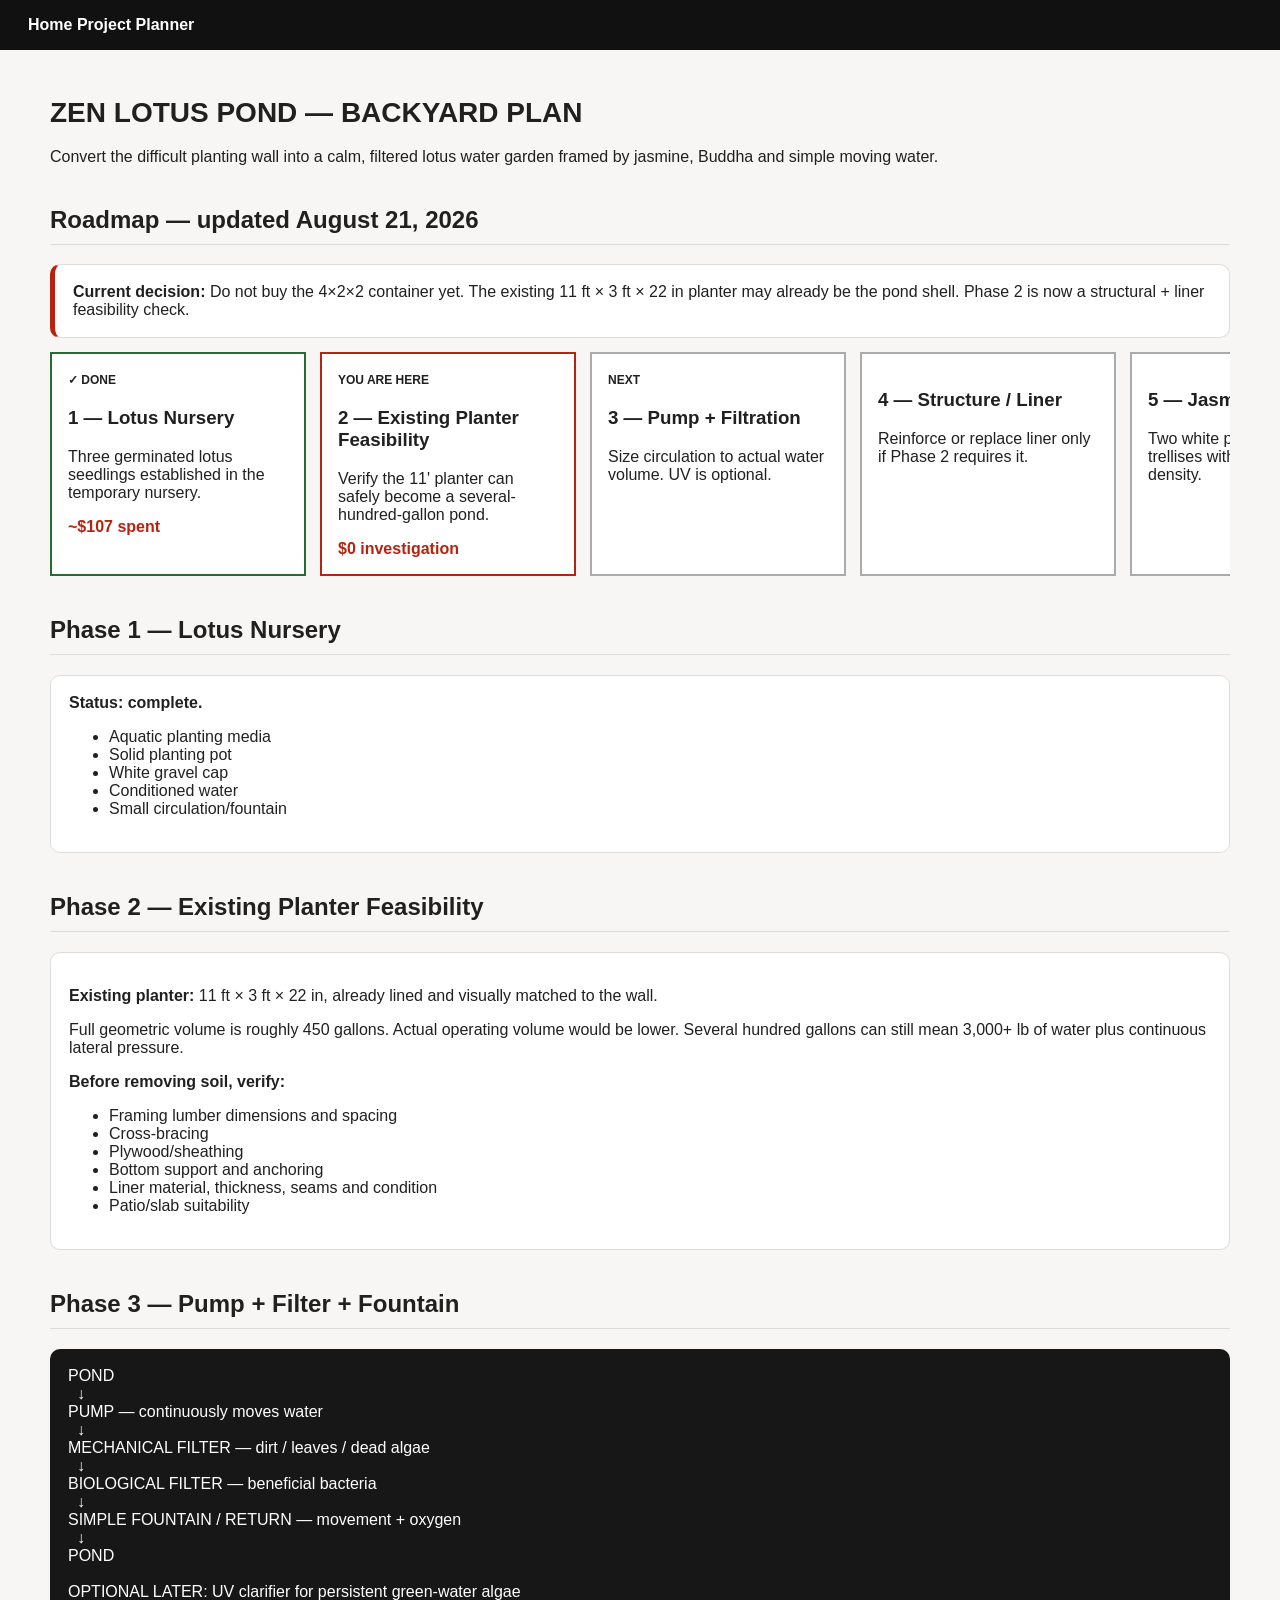
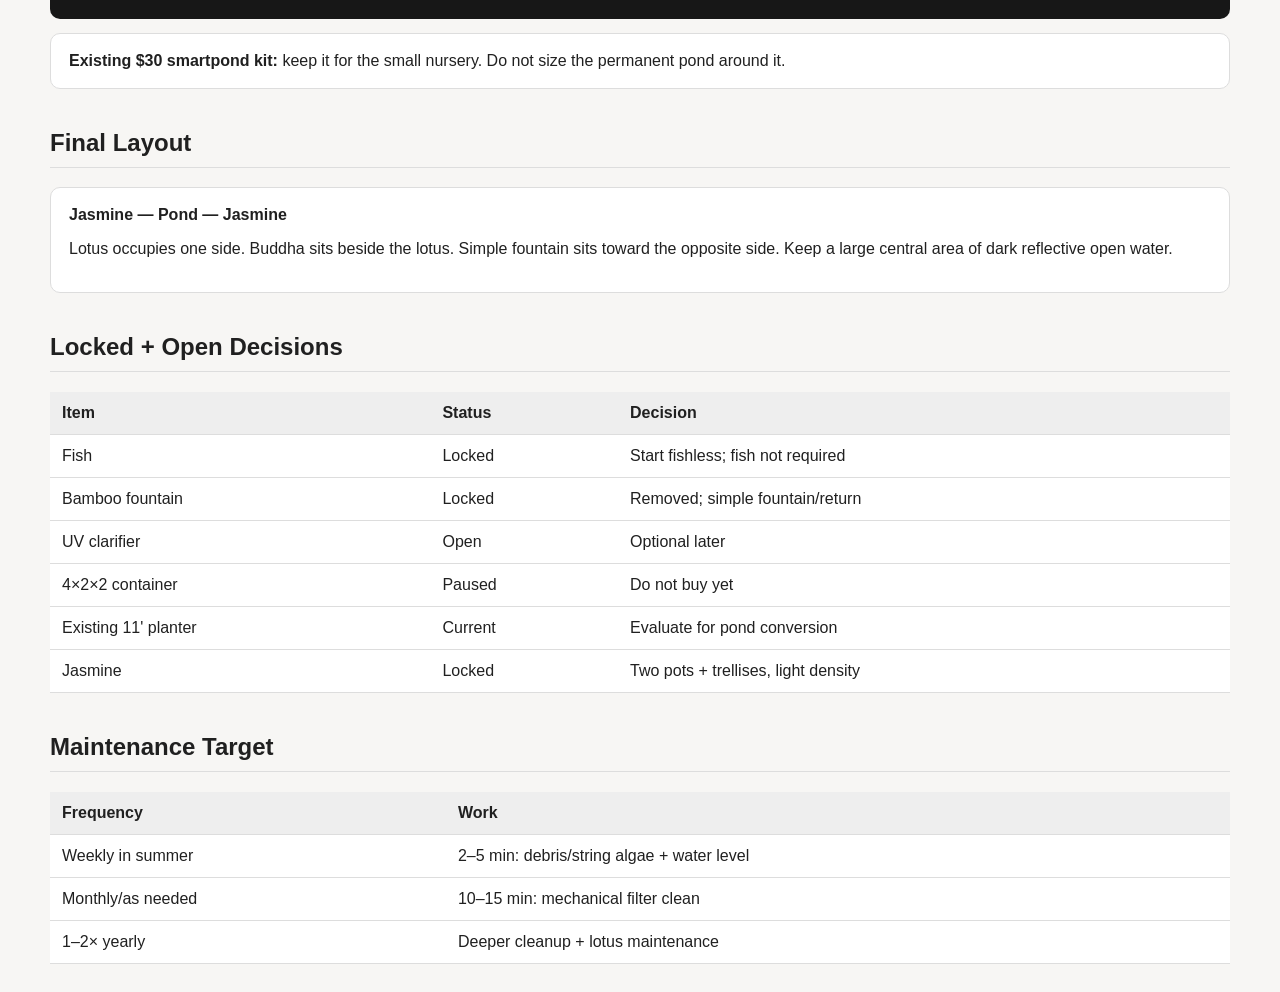
==== index.html @ ca45a891 "Publish initial Zen Lotus Pond project planner" ====
<!doctype html><html><head><meta charset="utf-8"><meta name="viewport" content="width=device-width,initial-scale=1"><title>Home Project Planner — Zen Lotus Pond</title><style>body{font-family:Arial,sans-serif;margin:0;background:#f7f6f4;color:#202020}header{background:#111;color:#fff;padding:16px 28px;font-weight:700}main{max-width:1180px;margin:auto;padding:28px}h1{font-size:28px}h2{margin-top:40px;border-bottom:1px solid #ddd;padding-bottom:10px}.notice,.panel{background:#fff;padding:18px;border:1px solid #ddd;border-radius:10px;margin:14px 0}.notice{border-left:5px solid #b6230e}.road{display:flex;gap:14px;overflow:auto}.card{background:#fff;border:2px solid #aaa;padding:16px;min-width:220px}.done{border-color:#286c35}.now{border-color:#b6230e}.badge{font-weight:700;font-size:12px}.price{color:#b6230e;font-weight:700}table{width:100%;border-collapse:collapse;background:#fff}th,td{padding:12px;border-bottom:1px solid #ddd;text-align:left}th{background:#eee}.diagram{white-space:pre;overflow:auto;background:#171717;color:#fff;padding:18px;border-radius:10px}</style></head><body><header>Home Project Planner</header><main><h1>ZEN LOTUS POND — BACKYARD PLAN</h1><p>Convert the difficult planting wall into a calm, filtered lotus water garden framed by jasmine, Buddha and simple moving water.</p><h2>Roadmap — updated August 21, 2026</h2><div class="notice"><b>Current decision:</b> Do not buy the 4×2×2 container yet. The existing 11 ft × 3 ft × 22 in planter may already be the pond shell. Phase 2 is now a structural + liner feasibility check.</div><div class="road"><div class="card done"><span class="badge">✓ DONE</span><h3>1 — Lotus Nursery</h3><p>Three germinated lotus seedlings established in the temporary nursery.</p><div class="price">~$107 spent</div></div><div class="card now"><span class="badge">YOU ARE HERE</span><h3>2 — Existing Planter Feasibility</h3><p>Verify the 11' planter can safely become a several-hundred-gallon pond.</p><div class="price">$0 investigation</div></div><div class="card"><span class="badge">NEXT</span><h3>3 — Pump + Filtration</h3><p>Size circulation to actual water volume. UV is optional.</p></div><div class="card"><h3>4 — Structure / Liner</h3><p>Reinforce or replace liner only if Phase 2 requires it.</p></div><div class="card"><h3>5 — Jasmine</h3><p>Two white pots and black trellises with light jasmine density.</p></div><div class="card"><h3>6 — Lotus + Buddha</h3><p>Lotus at one end, Buddha beside it, open reflective center.</p></div><div class="card"><h3>7 — Pothos</h3><p>Only where protected from harsh summer direct sun.</p></div><div class="card"><h3>8 — Lighting</h3><p>Warm solar accent lighting.</p></div></div><h2>Phase 1 — Lotus Nursery</h2><div class="panel"><b>Status: complete.</b><ul><li>Aquatic planting media</li><li>Solid planting pot</li><li>White gravel cap</li><li>Conditioned water</li><li>Small circulation/fountain</li></ul></div><h2>Phase 2 — Existing Planter Feasibility</h2><div class="panel"><p><b>Existing planter:</b> 11 ft × 3 ft × 22 in, already lined and visually matched to the wall.</p><p>Full geometric volume is roughly 450 gallons. Actual operating volume would be lower. Several hundred gallons can still mean 3,000+ lb of water plus continuous lateral pressure.</p><b>Before removing soil, verify:</b><ul><li>Framing lumber dimensions and spacing</li><li>Cross-bracing</li><li>Plywood/sheathing</li><li>Bottom support and anchoring</li><li>Liner material, thickness, seams and condition</li><li>Patio/slab suitability</li></ul></div><h2>Phase 3 — Pump + Filter + Fountain</h2><div class="diagram">POND
  ↓
PUMP — continuously moves water
  ↓
MECHANICAL FILTER — dirt / leaves / dead algae
  ↓
BIOLOGICAL FILTER — beneficial bacteria
  ↓
SIMPLE FOUNTAIN / RETURN — movement + oxygen
  ↓
POND

OPTIONAL LATER: UV clarifier for persistent green-water algae</div><div class="panel"><b>Existing $30 smartpond kit:</b> keep it for the small nursery. Do not size the permanent pond around it.</div><h2>Final Layout</h2><div class="panel"><b>Jasmine — Pond — Jasmine</b><p>Lotus occupies one side. Buddha sits beside the lotus. Simple fountain sits toward the opposite side. Keep a large central area of dark reflective open water.</p></div><h2>Locked + Open Decisions</h2><table><tr><th>Item</th><th>Status</th><th>Decision</th></tr><tr><td>Fish</td><td>Locked</td><td>Start fishless; fish not required</td></tr><tr><td>Bamboo fountain</td><td>Locked</td><td>Removed; simple fountain/return</td></tr><tr><td>UV clarifier</td><td>Open</td><td>Optional later</td></tr><tr><td>4×2×2 container</td><td>Paused</td><td>Do not buy yet</td></tr><tr><td>Existing 11' planter</td><td>Current</td><td>Evaluate for pond conversion</td></tr><tr><td>Jasmine</td><td>Locked</td><td>Two pots + trellises, light density</td></tr></table><h2>Maintenance Target</h2><table><tr><th>Frequency</th><th>Work</th></tr><tr><td>Weekly in summer</td><td>2–5 min: debris/string algae + water level</td></tr><tr><td>Monthly/as needed</td><td>10–15 min: mechanical filter clean</td></tr><tr><td>1–2× yearly</td><td>Deeper cleanup + lotus maintenance</td></tr></table></main></body></html>
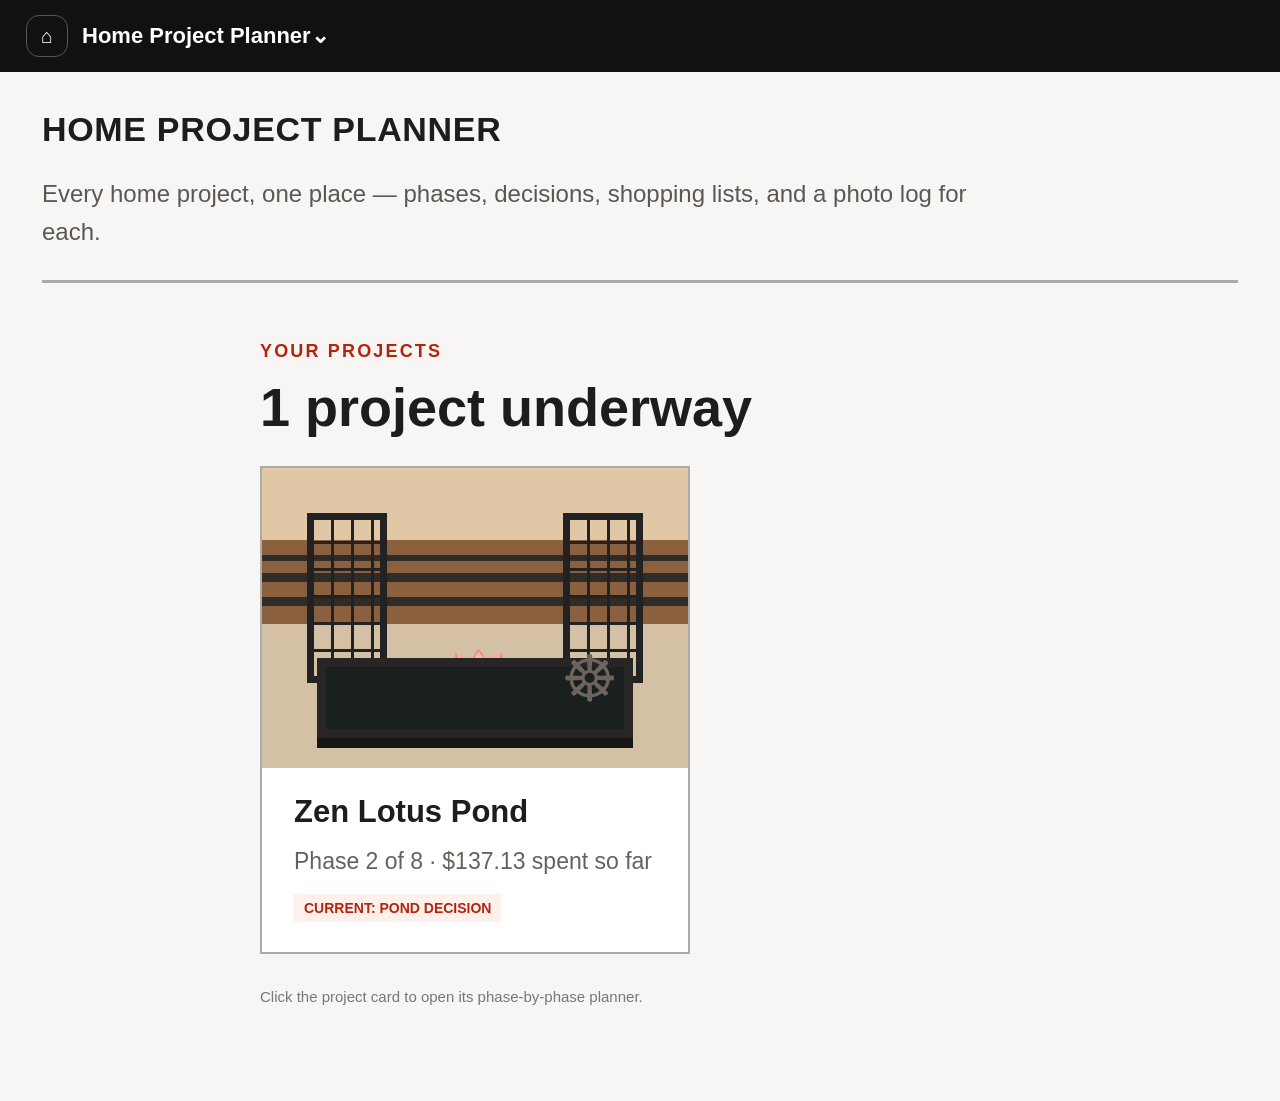
==== commit 3a902d06: "Create project dashboard home page" ====
--- a/index.html
+++ b/index.html
@@ -1,13 +1 @@
-<!doctype html><html><head><meta charset="utf-8"><meta name="viewport" content="width=device-width,initial-scale=1"><title>Home Project Planner — Zen Lotus Pond</title><style>body{font-family:Arial,sans-serif;margin:0;background:#f7f6f4;color:#202020}header{background:#111;color:#fff;padding:16px 28px;font-weight:700}main{max-width:1180px;margin:auto;padding:28px}h1{font-size:28px}h2{margin-top:40px;border-bottom:1px solid #ddd;padding-bottom:10px}.notice,.panel{background:#fff;padding:18px;border:1px solid #ddd;border-radius:10px;margin:14px 0}.notice{border-left:5px solid #b6230e}.road{display:flex;gap:14px;overflow:auto}.card{background:#fff;border:2px solid #aaa;padding:16px;min-width:220px}.done{border-color:#286c35}.now{border-color:#b6230e}.badge{font-weight:700;font-size:12px}.price{color:#b6230e;font-weight:700}table{width:100%;border-collapse:collapse;background:#fff}th,td{padding:12px;border-bottom:1px solid #ddd;text-align:left}th{background:#eee}.diagram{white-space:pre;overflow:auto;background:#171717;color:#fff;padding:18px;border-radius:10px}</style></head><body><header>Home Project Planner</header><main><h1>ZEN LOTUS POND — BACKYARD PLAN</h1><p>Convert the difficult planting wall into a calm, filtered lotus water garden framed by jasmine, Buddha and simple moving water.</p><h2>Roadmap — updated August 21, 2026</h2><div class="notice"><b>Current decision:</b> Do not buy the 4×2×2 container yet. The existing 11 ft × 3 ft × 22 in planter may already be the pond shell. Phase 2 is now a structural + liner feasibility check.</div><div class="road"><div class="card done"><span class="badge">✓ DONE</span><h3>1 — Lotus Nursery</h3><p>Three germinated lotus seedlings established in the temporary nursery.</p><div class="price">~$107 spent</div></div><div class="card now"><span class="badge">YOU ARE HERE</span><h3>2 — Existing Planter Feasibility</h3><p>Verify the 11' planter can safely become a several-hundred-gallon pond.</p><div class="price">$0 investigation</div></div><div class="card"><span class="badge">NEXT</span><h3>3 — Pump + Filtration</h3><p>Size circulation to actual water volume. UV is optional.</p></div><div class="card"><h3>4 — Structure / Liner</h3><p>Reinforce or replace liner only if Phase 2 requires it.</p></div><div class="card"><h3>5 — Jasmine</h3><p>Two white pots and black trellises with light jasmine density.</p></div><div class="card"><h3>6 — Lotus + Buddha</h3><p>Lotus at one end, Buddha beside it, open reflective center.</p></div><div class="card"><h3>7 — Pothos</h3><p>Only where protected from harsh summer direct sun.</p></div><div class="card"><h3>8 — Lighting</h3><p>Warm solar accent lighting.</p></div></div><h2>Phase 1 — Lotus Nursery</h2><div class="panel"><b>Status: complete.</b><ul><li>Aquatic planting media</li><li>Solid planting pot</li><li>White gravel cap</li><li>Conditioned water</li><li>Small circulation/fountain</li></ul></div><h2>Phase 2 — Existing Planter Feasibility</h2><div class="panel"><p><b>Existing planter:</b> 11 ft × 3 ft × 22 in, already lined and visually matched to the wall.</p><p>Full geometric volume is roughly 450 gallons. Actual operating volume would be lower. Several hundred gallons can still mean 3,000+ lb of water plus continuous lateral pressure.</p><b>Before removing soil, verify:</b><ul><li>Framing lumber dimensions and spacing</li><li>Cross-bracing</li><li>Plywood/sheathing</li><li>Bottom support and anchoring</li><li>Liner material, thickness, seams and condition</li><li>Patio/slab suitability</li></ul></div><h2>Phase 3 — Pump + Filter + Fountain</h2><div class="diagram">POND
-  ↓
-PUMP — continuously moves water
-  ↓
-MECHANICAL FILTER — dirt / leaves / dead algae
-  ↓
-BIOLOGICAL FILTER — beneficial bacteria
-  ↓
-SIMPLE FOUNTAIN / RETURN — movement + oxygen
-  ↓
-POND
-
-OPTIONAL LATER: UV clarifier for persistent green-water algae</div><div class="panel"><b>Existing $30 smartpond kit:</b> keep it for the small nursery. Do not size the permanent pond around it.</div><h2>Final Layout</h2><div class="panel"><b>Jasmine — Pond — Jasmine</b><p>Lotus occupies one side. Buddha sits beside the lotus. Simple fountain sits toward the opposite side. Keep a large central area of dark reflective open water.</p></div><h2>Locked + Open Decisions</h2><table><tr><th>Item</th><th>Status</th><th>Decision</th></tr><tr><td>Fish</td><td>Locked</td><td>Start fishless; fish not required</td></tr><tr><td>Bamboo fountain</td><td>Locked</td><td>Removed; simple fountain/return</td></tr><tr><td>UV clarifier</td><td>Open</td><td>Optional later</td></tr><tr><td>4×2×2 container</td><td>Paused</td><td>Do not buy yet</td></tr><tr><td>Existing 11' planter</td><td>Current</td><td>Evaluate for pond conversion</td></tr><tr><td>Jasmine</td><td>Locked</td><td>Two pots + trellises, light density</td></tr></table><h2>Maintenance Target</h2><table><tr><th>Frequency</th><th>Work</th></tr><tr><td>Weekly in summer</td><td>2–5 min: debris/string algae + water level</td></tr><tr><td>Monthly/as needed</td><td>10–15 min: mechanical filter clean</td></tr><tr><td>1–2× yearly</td><td>Deeper cleanup + lotus maintenance</td></tr></table></main></body></html>+<!doctype html><html lang="en"><head><meta charset="utf-8"><meta name="viewport" content="width=device-width,initial-scale=1"><title>Home Project Planner</title><style>:root{--ink:#1f1d1c;--muted:#5c5753;--red:#b4240d;--line:#aaa7a4;--bg:#f7f6f4}*{box-sizing:border-box}body{margin:0;font-family:Arial,Helvetica,sans-serif;background:var(--bg);color:var(--ink)}header{height:72px;background:#111;color:#fff;display:flex;align-items:center;padding:0 26px;font-size:22px;font-weight:700}.brand{display:flex;gap:14px;align-items:center}.logo{width:42px;height:42px;border:1px solid #555;border-radius:13px;display:grid;place-items:center;font-size:20px}main{padding:38px 42px}.intro{padding-bottom:28px;border-bottom:3px solid #aaa}.intro h1{font-size:34px;margin:0 0 26px;letter-spacing:.02em}.intro p{font-size:24px;line-height:1.6;color:var(--muted);max-width:980px;margin:0}.projects{max-width:760px;margin:58px auto}.eyebrow{color:var(--red);font-weight:800;letter-spacing:.12em;font-size:18px}.projects h2{font-size:54px;margin:14px 0 28px}.card{width:430px;border:2px solid #aaa;background:white;text-decoration:none;color:inherit;display:block;transition:.15s}.card:hover{transform:translateY(-2px);box-shadow:0 8px 24px rgba(0,0,0,.12)}.thumb{height:300px;position:relative;overflow:hidden;background:linear-gradient(#e2c7a7 0 24%,#8b603e 24% 29%,#2f2c27 29% 31%,#8b603e 31% 35%,#2f2c27 35% 38%,#8b603e 38% 43%,#2f2c27 43% 46%,#8b603e 46% 52%,#d4c0a5 52% 100%)}.thumb:before{content:'🪷';position:absolute;font-size:72px;left:172px;bottom:44px;filter:saturate(.8)}.thumb:after{content:'☸';position:absolute;font-size:64px;right:70px;bottom:52px;color:#6d645c}.pond{position:absolute;left:55px;right:55px;bottom:30px;height:80px;background:#1a2020;border:9px solid #272625;box-shadow:0 10px 0 #161616}.trellis{position:absolute;top:45px;width:80px;height:170px;border:7px solid #222;background:repeating-linear-gradient(90deg,transparent 0 17px,#222 17px 20px),repeating-linear-gradient(0deg,transparent 0 24px,#222 24px 27px)}.trellis.left{left:45px}.trellis.right{right:45px}.card-body{padding:26px 32px 30px}.card-body h3{font-size:31px;margin:0 0 14px}.meta{font-size:23px;line-height:1.5;color:#67615d}.status{display:inline-block;margin-top:16px;background:#fff0ec;color:var(--red);font-size:14px;font-weight:800;padding:6px 10px}.add-note{margin-top:34px;color:#777;font-size:15px}@media(max-width:700px){main{padding:26px 18px}.projects{margin-top:38px}.projects h2{font-size:42px}.card{width:100%}.intro h1{font-size:28px}.intro p{font-size:19px}}</style></head><body><header><div class="brand"><div class="logo">⌂</div><span>Home Project Planner⌄</span></div></header><main><section class="intro"><h1>HOME PROJECT PLANNER</h1><p>Every home project, one place — phases, decisions, shopping lists, and a photo log for each.</p></section><section class="projects"><div class="eyebrow">YOUR PROJECTS</div><h2>1 project underway</h2><a class="card" href="zen-lotus-pond.html"><div class="thumb"><div class="trellis left"></div><div class="trellis right"></div><div class="pond"></div></div><div class="card-body"><h3>Zen Lotus Pond</h3><div class="meta">Phase 2 of 8 · $137.13 spent so far</div><span class="status">CURRENT: POND DECISION</span></div></a><div class="add-note">Click the project card to open its phase-by-phase planner.</div></section></main></body></html>
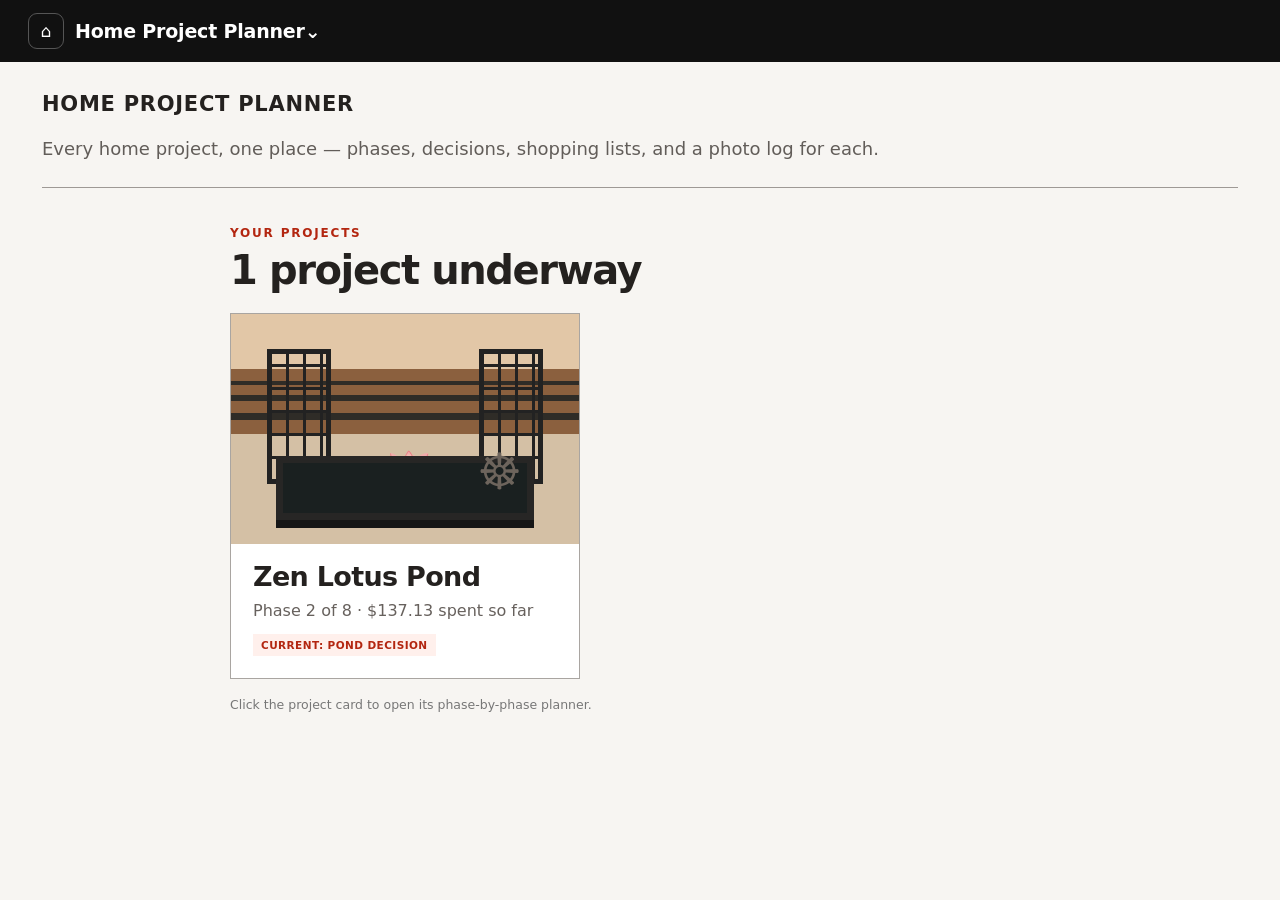
==== commit 9e0589c5: "Match home dashboard typography and spacing to reference" ====
--- a/index.html
+++ b/index.html
@@ -1 +1 @@
-<!doctype html><html lang="en"><head><meta charset="utf-8"><meta name="viewport" content="width=device-width,initial-scale=1"><title>Home Project Planner</title><style>:root{--ink:#1f1d1c;--muted:#5c5753;--red:#b4240d;--line:#aaa7a4;--bg:#f7f6f4}*{box-sizing:border-box}body{margin:0;font-family:Arial,Helvetica,sans-serif;background:var(--bg);color:var(--ink)}header{height:72px;background:#111;color:#fff;display:flex;align-items:center;padding:0 26px;font-size:22px;font-weight:700}.brand{display:flex;gap:14px;align-items:center}.logo{width:42px;height:42px;border:1px solid #555;border-radius:13px;display:grid;place-items:center;font-size:20px}main{padding:38px 42px}.intro{padding-bottom:28px;border-bottom:3px solid #aaa}.intro h1{font-size:34px;margin:0 0 26px;letter-spacing:.02em}.intro p{font-size:24px;line-height:1.6;color:var(--muted);max-width:980px;margin:0}.projects{max-width:760px;margin:58px auto}.eyebrow{color:var(--red);font-weight:800;letter-spacing:.12em;font-size:18px}.projects h2{font-size:54px;margin:14px 0 28px}.card{width:430px;border:2px solid #aaa;background:white;text-decoration:none;color:inherit;display:block;transition:.15s}.card:hover{transform:translateY(-2px);box-shadow:0 8px 24px rgba(0,0,0,.12)}.thumb{height:300px;position:relative;overflow:hidden;background:linear-gradient(#e2c7a7 0 24%,#8b603e 24% 29%,#2f2c27 29% 31%,#8b603e 31% 35%,#2f2c27 35% 38%,#8b603e 38% 43%,#2f2c27 43% 46%,#8b603e 46% 52%,#d4c0a5 52% 100%)}.thumb:before{content:'🪷';position:absolute;font-size:72px;left:172px;bottom:44px;filter:saturate(.8)}.thumb:after{content:'☸';position:absolute;font-size:64px;right:70px;bottom:52px;color:#6d645c}.pond{position:absolute;left:55px;right:55px;bottom:30px;height:80px;background:#1a2020;border:9px solid #272625;box-shadow:0 10px 0 #161616}.trellis{position:absolute;top:45px;width:80px;height:170px;border:7px solid #222;background:repeating-linear-gradient(90deg,transparent 0 17px,#222 17px 20px),repeating-linear-gradient(0deg,transparent 0 24px,#222 24px 27px)}.trellis.left{left:45px}.trellis.right{right:45px}.card-body{padding:26px 32px 30px}.card-body h3{font-size:31px;margin:0 0 14px}.meta{font-size:23px;line-height:1.5;color:#67615d}.status{display:inline-block;margin-top:16px;background:#fff0ec;color:var(--red);font-size:14px;font-weight:800;padding:6px 10px}.add-note{margin-top:34px;color:#777;font-size:15px}@media(max-width:700px){main{padding:26px 18px}.projects{margin-top:38px}.projects h2{font-size:42px}.card{width:100%}.intro h1{font-size:28px}.intro p{font-size:19px}}</style></head><body><header><div class="brand"><div class="logo">⌂</div><span>Home Project Planner⌄</span></div></header><main><section class="intro"><h1>HOME PROJECT PLANNER</h1><p>Every home project, one place — phases, decisions, shopping lists, and a photo log for each.</p></section><section class="projects"><div class="eyebrow">YOUR PROJECTS</div><h2>1 project underway</h2><a class="card" href="zen-lotus-pond.html"><div class="thumb"><div class="trellis left"></div><div class="trellis right"></div><div class="pond"></div></div><div class="card-body"><h3>Zen Lotus Pond</h3><div class="meta">Phase 2 of 8 · $137.13 spent so far</div><span class="status">CURRENT: POND DECISION</span></div></a><div class="add-note">Click the project card to open its phase-by-phase planner.</div></section></main></body></html>+<!doctype html><html lang="en"><head><meta charset="utf-8"><meta name="viewport" content="width=device-width,initial-scale=1"><title>Home Project Planner</title><style>:root{--ink:#24211f;--muted:#625d59;--red:#b32610;--line:#aaa6a2;--bg:#f7f5f2;--card:#fff}*{box-sizing:border-box}html{scroll-behavior:smooth}body{margin:0;font-family:Inter,ui-sans-serif,system-ui,-apple-system,BlinkMacSystemFont,"Segoe UI",sans-serif;background:var(--bg);color:var(--ink);-webkit-font-smoothing:antialiased}header{height:62px;background:#111;color:#fff;display:flex;align-items:center;padding:0 28px;font-size:19px;font-weight:720;letter-spacing:-.01em}.brand{display:flex;gap:11px;align-items:center}.logo{width:36px;height:36px;border:1px solid #555;border-radius:9px;display:grid;place-items:center;font-size:17px;font-weight:500}main{padding:30px 42px}.intro{padding-bottom:24px;border-bottom:1.5px solid #9e9995}.intro h1{font-size:21px;line-height:1.2;margin:0 0 18px;font-weight:800;letter-spacing:.035em}.intro p{font-size:18px;line-height:1.55;color:var(--muted);max-width:980px;margin:0;font-weight:430}.projects{max-width:820px;margin:38px auto 0}.eyebrow{color:var(--red);font-weight:800;letter-spacing:.15em;font-size:12px}.projects h2{font-size:40px;line-height:1.05;margin:9px 0 22px;font-weight:780;letter-spacing:-.035em}.card{width:350px;border:1.5px solid #a9a5a1;background:var(--card);text-decoration:none;color:inherit;display:block;transition:transform .15s ease,box-shadow .15s ease}.card:hover{transform:translateY(-2px);box-shadow:0 7px 20px rgba(0,0,0,.10)}.thumb{height:230px;position:relative;overflow:hidden;background:linear-gradient(#e2c7a7 0 24%,#8b603e 24% 29%,#2f2c27 29% 31%,#8b603e 31% 35%,#2f2c27 35% 38%,#8b603e 38% 43%,#2f2c27 43% 46%,#8b603e 46% 52%,#d4c0a5 52% 100%)}.thumb:before{content:'🪷';position:absolute;font-size:58px;left:142px;bottom:34px;filter:saturate(.8)}.thumb:after{content:'☸';position:absolute;font-size:50px;right:57px;bottom:43px;color:#6d645c}.pond{position:absolute;left:45px;right:45px;bottom:24px;height:64px;background:#1a2020;border:7px solid #272625;box-shadow:0 8px 0 #161616}.trellis{position:absolute;top:35px;width:64px;height:135px;border:5px solid #222;background:repeating-linear-gradient(90deg,transparent 0 14px,#222 14px 17px),repeating-linear-gradient(0deg,transparent 0 20px,#222 20px 23px)}.trellis.left{left:36px}.trellis.right{right:36px}.card-body{padding:19px 22px 22px}.card-body h3{font-size:27px;line-height:1.05;margin:0 0 9px;font-weight:780;letter-spacing:-.025em}.meta{font-size:16px;line-height:1.35;color:#67615d;font-weight:430}.status{display:inline-block;margin-top:12px;background:#fff0ec;color:var(--red);font-size:10.5px;letter-spacing:.04em;font-weight:850;padding:5px 8px}.add-note{margin-top:18px;color:#777;font-size:12.5px}@media(max-width:700px){header{height:56px;padding:0 18px;font-size:17px}.logo{width:32px;height:32px}main{padding:24px 18px}.intro{padding-bottom:20px}.intro h1{font-size:19px;margin-bottom:12px}.intro p{font-size:16px}.projects{margin-top:30px}.projects h2{font-size:34px}.card{width:100%;max-width:350px}.thumb{height:210px}}</style></head><body><header><div class="brand"><div class="logo">⌂</div><span>Home Project Planner⌄</span></div></header><main><section class="intro"><h1>HOME PROJECT PLANNER</h1><p>Every home project, one place — phases, decisions, shopping lists, and a photo log for each.</p></section><section class="projects"><div class="eyebrow">YOUR PROJECTS</div><h2>1 project underway</h2><a class="card" href="zen-lotus-pond.html"><div class="thumb"><div class="trellis left"></div><div class="trellis right"></div><div class="pond"></div></div><div class="card-body"><h3>Zen Lotus Pond</h3><div class="meta">Phase 2 of 8 · $137.13 spent so far</div><span class="status">CURRENT: POND DECISION</span></div></a><div class="add-note">Click the project card to open its phase-by-phase planner.</div></section></main></body></html>
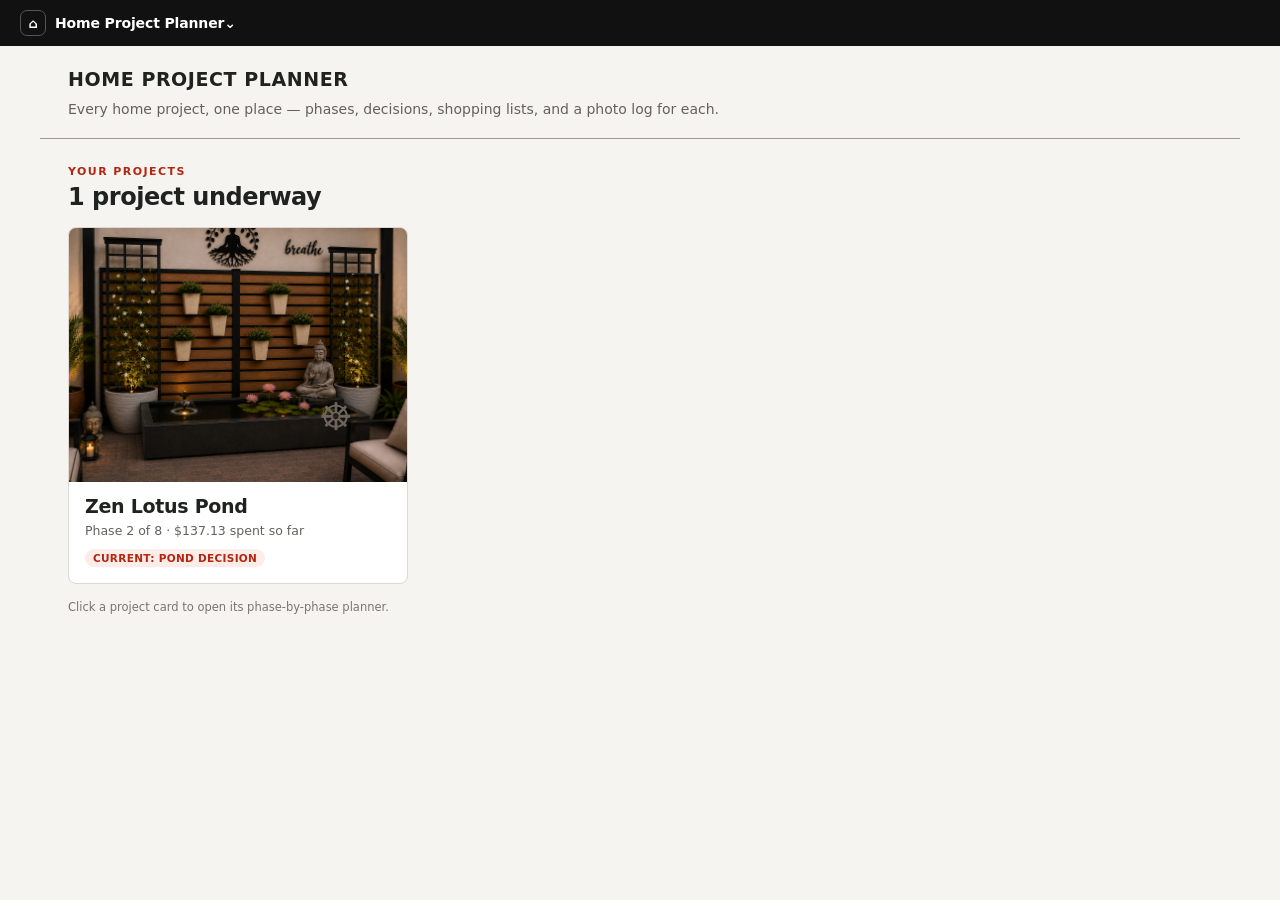
==== commit 6764ea4b: "Redesign into a compact project-management layout Replaces the wide 10-column phase tab grid with a " ====
--- a/index.html
+++ b/index.html
@@ -1 +1 @@
-<!doctype html><html lang="en"><head><meta charset="utf-8"><meta name="viewport" content="width=device-width,initial-scale=1"><title>Home Project Planner</title><style>:root{--ink:#24211f;--muted:#625d59;--red:#b32610;--line:#aaa6a2;--bg:#f7f5f2;--card:#fff}*{box-sizing:border-box}html{scroll-behavior:smooth}body{margin:0;font-family:Inter,ui-sans-serif,system-ui,-apple-system,BlinkMacSystemFont,"Segoe UI",sans-serif;background:var(--bg);color:var(--ink);-webkit-font-smoothing:antialiased}header{height:62px;background:#111;color:#fff;display:flex;align-items:center;padding:0 28px;font-size:19px;font-weight:720;letter-spacing:-.01em}.brand{display:flex;gap:11px;align-items:center}.logo{width:36px;height:36px;border:1px solid #555;border-radius:9px;display:grid;place-items:center;font-size:17px;font-weight:500}main{padding:30px 42px}.intro{padding-bottom:24px;border-bottom:1.5px solid #9e9995}.intro h1{font-size:21px;line-height:1.2;margin:0 0 18px;font-weight:800;letter-spacing:.035em}.intro p{font-size:18px;line-height:1.55;color:var(--muted);max-width:980px;margin:0;font-weight:430}.projects{max-width:820px;margin:38px auto 0}.eyebrow{color:var(--red);font-weight:800;letter-spacing:.15em;font-size:12px}.projects h2{font-size:40px;line-height:1.05;margin:9px 0 22px;font-weight:780;letter-spacing:-.035em}.card{width:350px;border:1.5px solid #a9a5a1;background:var(--card);text-decoration:none;color:inherit;display:block;transition:transform .15s ease,box-shadow .15s ease}.card:hover{transform:translateY(-2px);box-shadow:0 7px 20px rgba(0,0,0,.10)}.thumb{height:230px;position:relative;overflow:hidden;background:linear-gradient(#e2c7a7 0 24%,#8b603e 24% 29%,#2f2c27 29% 31%,#8b603e 31% 35%,#2f2c27 35% 38%,#8b603e 38% 43%,#2f2c27 43% 46%,#8b603e 46% 52%,#d4c0a5 52% 100%)}.thumb:before{content:'🪷';position:absolute;font-size:58px;left:142px;bottom:34px;filter:saturate(.8)}.thumb:after{content:'☸';position:absolute;font-size:50px;right:57px;bottom:43px;color:#6d645c}.pond{position:absolute;left:45px;right:45px;bottom:24px;height:64px;background:#1a2020;border:7px solid #272625;box-shadow:0 8px 0 #161616}.trellis{position:absolute;top:35px;width:64px;height:135px;border:5px solid #222;background:repeating-linear-gradient(90deg,transparent 0 14px,#222 14px 17px),repeating-linear-gradient(0deg,transparent 0 20px,#222 20px 23px)}.trellis.left{left:36px}.trellis.right{right:36px}.card-body{padding:19px 22px 22px}.card-body h3{font-size:27px;line-height:1.05;margin:0 0 9px;font-weight:780;letter-spacing:-.025em}.meta{font-size:16px;line-height:1.35;color:#67615d;font-weight:430}.status{display:inline-block;margin-top:12px;background:#fff0ec;color:var(--red);font-size:10.5px;letter-spacing:.04em;font-weight:850;padding:5px 8px}.add-note{margin-top:18px;color:#777;font-size:12.5px}@media(max-width:700px){header{height:56px;padding:0 18px;font-size:17px}.logo{width:32px;height:32px}main{padding:24px 18px}.intro{padding-bottom:20px}.intro h1{font-size:19px;margin-bottom:12px}.intro p{font-size:16px}.projects{margin-top:30px}.projects h2{font-size:34px}.card{width:100%;max-width:350px}.thumb{height:210px}}</style></head><body><header><div class="brand"><div class="logo">⌂</div><span>Home Project Planner⌄</span></div></header><main><section class="intro"><h1>HOME PROJECT PLANNER</h1><p>Every home project, one place — phases, decisions, shopping lists, and a photo log for each.</p></section><section class="projects"><div class="eyebrow">YOUR PROJECTS</div><h2>1 project underway</h2><a class="card" href="zen-lotus-pond.html"><div class="thumb"><div class="trellis left"></div><div class="trellis right"></div><div class="pond"></div></div><div class="card-body"><h3>Zen Lotus Pond</h3><div class="meta">Phase 2 of 8 · $137.13 spent so far</div><span class="status">CURRENT: POND DECISION</span></div></a><div class="add-note">Click the project card to open its phase-by-phase planner.</div></section></main></body></html>+<!doctype html><html lang="en"><head><meta charset="utf-8"><meta name="viewport" content="width=device-width,initial-scale=1"><title>Home Project Planner</title><link rel="stylesheet" href="assets/css/planner.css"><link rel="stylesheet" href="assets/css/home.css"></head><body><header class="topbar"><div class="logo">⌂</div><span>Home Project Planner⌄</span></header><main><section class="intro"><h1>HOME PROJECT PLANNER</h1><p>Every home project, one place — phases, decisions, shopping lists, and a photo log for each.</p></section><section class="projects"><div class="eyebrow">YOUR PROJECTS</div><h2 data-projects-heading>Loading projects…</h2><div class="project-list" data-projects></div><div class="add-note">Click a project card to open its phase-by-phase planner.</div></section></main><script src="assets/js/render-home.js"></script></body></html>
--- a/assets/css/planner.css
+++ b/assets/css/planner.css
@@ -0,0 +1,90 @@
+/* Shared design system: tokens, reset, topbar, and components common to
+   every page (badges, tables, buttons, stat chips, accordions). Page-specific
+   layout (home list vs. project workspace) lives in home.css / zen-lotus-pond.css. */
+
+:root{
+  --ink:#1f2320;
+  --muted:#65605b;
+  --accent:#b32610;
+  --accent-soft:#fdece7;
+  --line:#ddd8d2;
+  --bg:#f6f4f1;
+  --card:#fff;
+  --soft:#f1efeb;
+  --green:#2f6f39;
+  --green-soft:#e7f4e9;
+  --amber:#b67412;
+  --amber-soft:#fef3e1;
+  --radius:6px;
+}
+
+*{box-sizing:border-box}
+html,body{margin:0;max-width:100%}
+body{
+  overflow-x:hidden;
+  font-family:Inter,ui-sans-serif,system-ui,-apple-system,BlinkMacSystemFont,"Segoe UI",sans-serif;
+  background:var(--bg);
+  color:var(--ink);
+  -webkit-font-smoothing:antialiased;
+  font-size:13.5px;
+}
+
+.topbar{
+  height:46px;
+  background:#111;
+  color:#fff;
+  display:flex;
+  align-items:center;
+  padding:0 20px;
+  font-size:14px;
+  font-weight:700;
+  letter-spacing:-.01em;
+}
+.topbar .logo{
+  width:26px;height:26px;border:1px solid #555;border-radius:7px;
+  display:grid;place-items:center;margin-right:9px;font-size:13px;
+}
+
+.back{
+  display:inline-block;color:#726c67;text-decoration:none;
+  font-size:11.5px;font-weight:700;margin-bottom:10px;
+}
+.back:hover{color:var(--accent)}
+
+/* Badges / pills */
+.pill{
+  display:inline-block;font-size:10.5px;font-weight:800;letter-spacing:.03em;
+  padding:3px 8px;border-radius:999px;background:var(--soft);color:var(--muted);
+  white-space:nowrap;
+}
+.pill.accent{background:var(--accent-soft);color:var(--accent)}
+.pill.green{background:var(--green-soft);color:var(--green)}
+.pill.amber{background:var(--amber-soft);color:var(--amber)}
+
+/* Tables */
+table{width:100%;border-collapse:collapse;background:var(--card);font-size:12px;table-layout:fixed}
+th,td{padding:6px 8px;text-align:left;border-bottom:1px solid #e6e2dd;overflow-wrap:anywhere;vertical-align:top}
+th{background:var(--soft);font-weight:800;font-size:10.5px;text-transform:uppercase;letter-spacing:.04em;color:var(--muted)}
+tr:last-child td{border-bottom:0}
+
+/* Notices */
+.notice{background:var(--amber-soft);border-left:3px solid var(--amber);padding:7px 10px;margin-bottom:8px;font-size:11.5px;line-height:1.4;border-radius:0 4px 4px 0}
+.notice.success{background:var(--green-soft);border-left-color:var(--green)}
+.notice.accent{background:var(--accent-soft);border-left-color:var(--accent)}
+
+/* Accordion (native <details>) */
+details.accordion{border:1px solid var(--line);border-radius:var(--radius);background:var(--card);margin-bottom:10px;font-size:12px}
+details.accordion summary{cursor:pointer;padding:8px 11px;font-weight:750;font-size:12px;list-style:none;display:flex;align-items:center;justify-content:space-between;color:var(--ink)}
+details.accordion summary::-webkit-details-marker{display:none}
+details.accordion summary:after{content:'+';font-weight:800;color:var(--muted)}
+details.accordion[open] summary:after{content:'−'}
+details.accordion .accordion-body{padding:0 11px 11px;border-top:1px solid var(--line);padding-top:9px}
+details.accordion .accordion-body ul{margin:0 0 8px;padding-left:16px}
+details.accordion .accordion-body ul:last-child{margin-bottom:0}
+details.accordion .accordion-body p{margin:0 0 8px}
+details.accordion .accordion-body p:last-child{margin-bottom:0}
+
+@media(max-width:620px){
+  body{font-size:13px}
+  .topbar{height:44px;padding:0 14px;font-size:13px}
+}
--- a/assets/css/home.css
+++ b/assets/css/home.css
@@ -0,0 +1,40 @@
+.intro{max-width:1200px;margin:0 auto;padding:22px 28px 18px;border-bottom:1.5px solid #9e9995}
+.intro h1{font-size:19px;line-height:1.2;margin:0 0 8px;font-weight:800;letter-spacing:.03em}
+.intro p{font-size:14px;line-height:1.5;color:var(--muted);max-width:820px;margin:0;font-weight:430}
+
+.projects{max-width:1200px;margin:26px auto 0;padding:0 28px}
+.eyebrow{color:var(--accent);font-weight:800;letter-spacing:.13em;font-size:11px}
+.projects h2{font-size:24px;line-height:1.15;margin:6px 0 16px;font-weight:780;letter-spacing:-.02em}
+
+.project-list{display:flex;flex-wrap:wrap;gap:16px}
+
+.card{
+  width:100%;max-width:340px;
+  border:1px solid var(--line);border-radius:8px;background:var(--card);
+  text-decoration:none;color:inherit;display:block;overflow:hidden;
+  transition:transform .12s ease,box-shadow .12s ease;
+}
+.card:hover{transform:translateY(-2px);box-shadow:0 6px 16px rgba(0,0,0,.09)}
+
+.thumb{position:relative;aspect-ratio:4/3;overflow:hidden;background:linear-gradient(#e2c7a7 0 24%,#8b603e 24% 29%,#2f2c27 29% 31%,#8b603e 31% 35%,#2f2c27 35% 38%,#8b603e 38% 43%,#2f2c27 43% 46%,#8b603e 46% 52%,#d4c0a5 52% 100%)}
+.thumb:before{content:'🪷';position:absolute;font-size:44px;left:38%;bottom:14%;filter:saturate(.8)}
+.thumb:after{content:'☸';position:absolute;font-size:38px;right:16%;bottom:17%;color:#6d645c}
+.pond{position:absolute;left:13%;right:13%;bottom:8%;height:20%;background:#1a2020;border:5px solid #272625;box-shadow:0 6px 0 #161616}
+.trellis{position:absolute;top:12%;width:19%;height:52%;border:4px solid #222;background:repeating-linear-gradient(90deg,transparent 0 14px,#222 14px 17px),repeating-linear-gradient(0deg,transparent 0 20px,#222 20px 23px)}
+.trellis.left{left:10%}
+.trellis.right{right:10%}
+.thumb img{position:absolute;inset:0;width:100%;height:100%;object-fit:cover}
+
+.card-body{padding:14px 16px 16px}
+.card-body h3{font-size:19px;line-height:1.1;margin:0 0 6px;font-weight:780;letter-spacing:-.015em}
+.meta{font-size:12.5px;line-height:1.35;color:var(--muted)}
+.status{display:inline-block;margin-top:9px}
+.add-note{margin-top:16px;color:#7a746f;font-size:11.5px}
+
+@media(max-width:700px){
+  .intro{padding:18px 16px 14px}
+  .intro h1{font-size:17px}
+  .intro p{font-size:13px}
+  .projects{padding:0 16px;margin-top:20px}
+  .card{max-width:100%}
+}
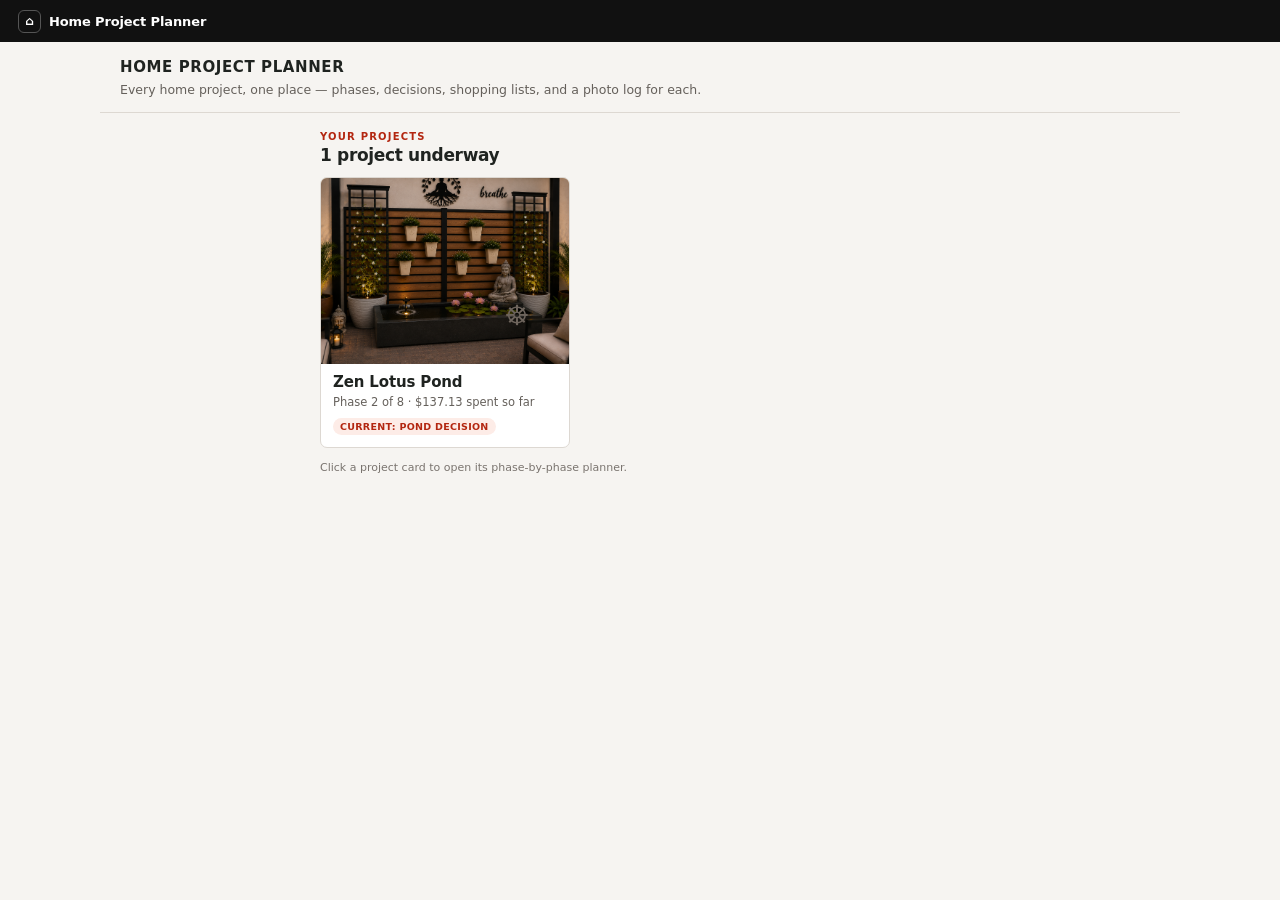
==== commit db7edb68: "Remove stray caret from the brand wordmark The topbar read "Home Project Planner⌄" on both pages. Th" ====
--- a/index.html
+++ b/index.html
@@ -1 +1 @@
-<!doctype html><html lang="en"><head><meta charset="utf-8"><meta name="viewport" content="width=device-width,initial-scale=1"><title>Home Project Planner</title><link rel="stylesheet" href="assets/css/planner.css"><link rel="stylesheet" href="assets/css/home.css"></head><body><header class="topbar"><div class="logo">⌂</div><span>Home Project Planner⌄</span></header><main><section class="intro"><h1>HOME PROJECT PLANNER</h1><p>Every home project, one place — phases, decisions, shopping lists, and a photo log for each.</p></section><section class="projects"><div class="eyebrow">YOUR PROJECTS</div><h2 data-projects-heading>Loading projects…</h2><div class="project-list" data-projects></div><div class="add-note">Click a project card to open its phase-by-phase planner.</div></section></main><script src="assets/js/render-home.js"></script></body></html>
+<!doctype html><html lang="en"><head><meta charset="utf-8"><meta name="viewport" content="width=device-width,initial-scale=1"><title>Home Project Planner</title><link rel="stylesheet" href="assets/css/planner.css"><link rel="stylesheet" href="assets/css/home.css"></head><body><header class="topbar"><div class="logo">⌂</div><span>Home Project Planner</span></header><main><section class="intro"><h1>HOME PROJECT PLANNER</h1><p>Every home project, one place — phases, decisions, shopping lists, and a photo log for each.</p></section><section class="projects"><div class="eyebrow">YOUR PROJECTS</div><h2 data-projects-heading>Loading projects…</h2><div class="project-list" data-projects></div><div class="add-note">Click a project card to open its phase-by-phase planner.</div></section></main><script src="assets/js/render-home.js"></script></body></html>
--- a/assets/css/home.css
+++ b/assets/css/home.css
@@ -1,40 +1,61 @@
-.intro{max-width:1200px;margin:0 auto;padding:22px 28px 18px;border-bottom:1.5px solid #9e9995}
-.intro h1{font-size:19px;line-height:1.2;margin:0 0 8px;font-weight:800;letter-spacing:.03em}
-.intro p{font-size:14px;line-height:1.5;color:var(--muted);max-width:820px;margin:0;font-weight:430}
+/* Home/index page only. This file is linked exclusively from index.html, so
+   the .topbar override below cannot affect the project pages. */
 
-.projects{max-width:1200px;margin:26px auto 0;padding:0 28px}
-.eyebrow{color:var(--accent);font-weight:800;letter-spacing:.13em;font-size:11px}
-.projects h2{font-size:24px;line-height:1.15;margin:6px 0 16px;font-weight:780;letter-spacing:-.02em}
+/* Compact black top navigation — tighter than the shared default. */
+.topbar{height:42px;padding:0 18px;font-size:13px;font-weight:700}
+.topbar .logo{width:23px;height:23px;border-radius:6px;margin-right:8px;font-size:12px}
 
-.project-list{display:flex;flex-wrap:wrap;gap:16px}
+.intro{
+  max-width:1080px;margin:0 auto;
+  padding:16px 20px 13px;
+  border-bottom:1px solid var(--line);
+}
+.intro h1{font-size:15px;line-height:1.2;margin:0 0 5px;font-weight:800;letter-spacing:.04em}
+.intro p{font-size:12.5px;line-height:1.45;color:var(--muted);max-width:640px;margin:0}
+
+/* Projects sit in their own centered column rather than spanning the page. */
+.projects{max-width:680px;margin:18px auto 0;padding:0 20px 24px}
+.eyebrow{color:var(--accent);font-weight:800;letter-spacing:.12em;font-size:10px}
+.projects h2{font-size:17px;line-height:1.15;margin:4px 0 11px;font-weight:800;letter-spacing:-.02em}
+
+/* Fixed-width tracks keep the card compact instead of stretching to fill
+   the column when only one project exists. */
+.project-list{display:grid;grid-template-columns:repeat(auto-fill,250px);gap:14px}
 
 .card{
-  width:100%;max-width:340px;
-  border:1px solid var(--line);border-radius:8px;background:var(--card);
+  border:1px solid var(--line);border-radius:7px;background:var(--card);
   text-decoration:none;color:inherit;display:block;overflow:hidden;
   transition:transform .12s ease,box-shadow .12s ease;
 }
-.card:hover{transform:translateY(-2px);box-shadow:0 6px 16px rgba(0,0,0,.09)}
+.card:hover{transform:translateY(-2px);box-shadow:0 5px 14px rgba(0,0,0,.10)}
 
-.thumb{position:relative;aspect-ratio:4/3;overflow:hidden;background:linear-gradient(#e2c7a7 0 24%,#8b603e 24% 29%,#2f2c27 29% 31%,#8b603e 31% 35%,#2f2c27 35% 38%,#8b603e 38% 43%,#2f2c27 43% 46%,#8b603e 46% 52%,#d4c0a5 52% 100%)}
-.thumb:before{content:'🪷';position:absolute;font-size:44px;left:38%;bottom:14%;filter:saturate(.8)}
-.thumb:after{content:'☸';position:absolute;font-size:38px;right:16%;bottom:17%;color:#6d645c}
-.pond{position:absolute;left:13%;right:13%;bottom:8%;height:20%;background:#1a2020;border:5px solid #272625;box-shadow:0 6px 0 #161616}
-.trellis{position:absolute;top:12%;width:19%;height:52%;border:4px solid #222;background:repeating-linear-gradient(90deg,transparent 0 14px,#222 14px 17px),repeating-linear-gradient(0deg,transparent 0 20px,#222 20px 23px)}
+/* The CSS illustration underneath is the fallback if the photo is missing. */
+.thumb{
+  position:relative;aspect-ratio:4/3;overflow:hidden;
+  background:linear-gradient(#e2c7a7 0 24%,#8b603e 24% 29%,#2f2c27 29% 31%,#8b603e 31% 35%,#2f2c27 35% 38%,#8b603e 38% 43%,#2f2c27 43% 46%,#8b603e 46% 52%,#d4c0a5 52% 100%);
+}
+.thumb:before{content:'🪷';position:absolute;font-size:32px;left:38%;bottom:14%;filter:saturate(.8)}
+.thumb:after{content:'☸';position:absolute;font-size:28px;right:16%;bottom:17%;color:#6d645c}
+.pond{position:absolute;left:13%;right:13%;bottom:8%;height:20%;background:#1a2020;border:4px solid #272625;box-shadow:0 4px 0 #161616}
+.trellis{position:absolute;top:12%;width:19%;height:52%;border:3px solid #222;background:repeating-linear-gradient(90deg,transparent 0 10px,#222 10px 12px),repeating-linear-gradient(0deg,transparent 0 14px,#222 14px 16px)}
 .trellis.left{left:10%}
 .trellis.right{right:10%}
-.thumb img{position:absolute;inset:0;width:100%;height:100%;object-fit:cover}
+.thumb img{position:absolute;inset:0;width:100%;height:100%;object-fit:cover;display:block}
 
-.card-body{padding:14px 16px 16px}
-.card-body h3{font-size:19px;line-height:1.1;margin:0 0 6px;font-weight:780;letter-spacing:-.015em}
-.meta{font-size:12.5px;line-height:1.35;color:var(--muted)}
-.status{display:inline-block;margin-top:9px}
-.add-note{margin-top:16px;color:#7a746f;font-size:11.5px}
+.card-body{padding:10px 12px 12px}
+.card-body h3{font-size:15px;line-height:1.15;margin:0 0 4px;font-weight:800;letter-spacing:-.01em}
+.meta{font-size:11.5px;line-height:1.3;color:var(--muted)}
+.status{display:inline-block;margin-top:8px;font-size:9.5px;padding:3px 7px}
+.add-note{margin-top:13px;color:#7a746f;font-size:11px}
 
 @media(max-width:700px){
-  .intro{padding:18px 16px 14px}
-  .intro h1{font-size:17px}
-  .intro p{font-size:13px}
-  .projects{padding:0 16px;margin-top:20px}
-  .card{max-width:100%}
+  .topbar{height:40px;padding:0 13px;font-size:12.5px}
+  .intro{padding:13px 14px 11px}
+  .intro h1{font-size:14px}
+  .intro p{font-size:12px}
+  .projects{padding:0 14px 20px;margin-top:14px}
+  .projects h2{font-size:16px}
+  /* One flexible track on narrow screens so the card fills the width
+     instead of leaving a dead gutter. */
+  .project-list{grid-template-columns:minmax(0,1fr);max-width:300px}
 }
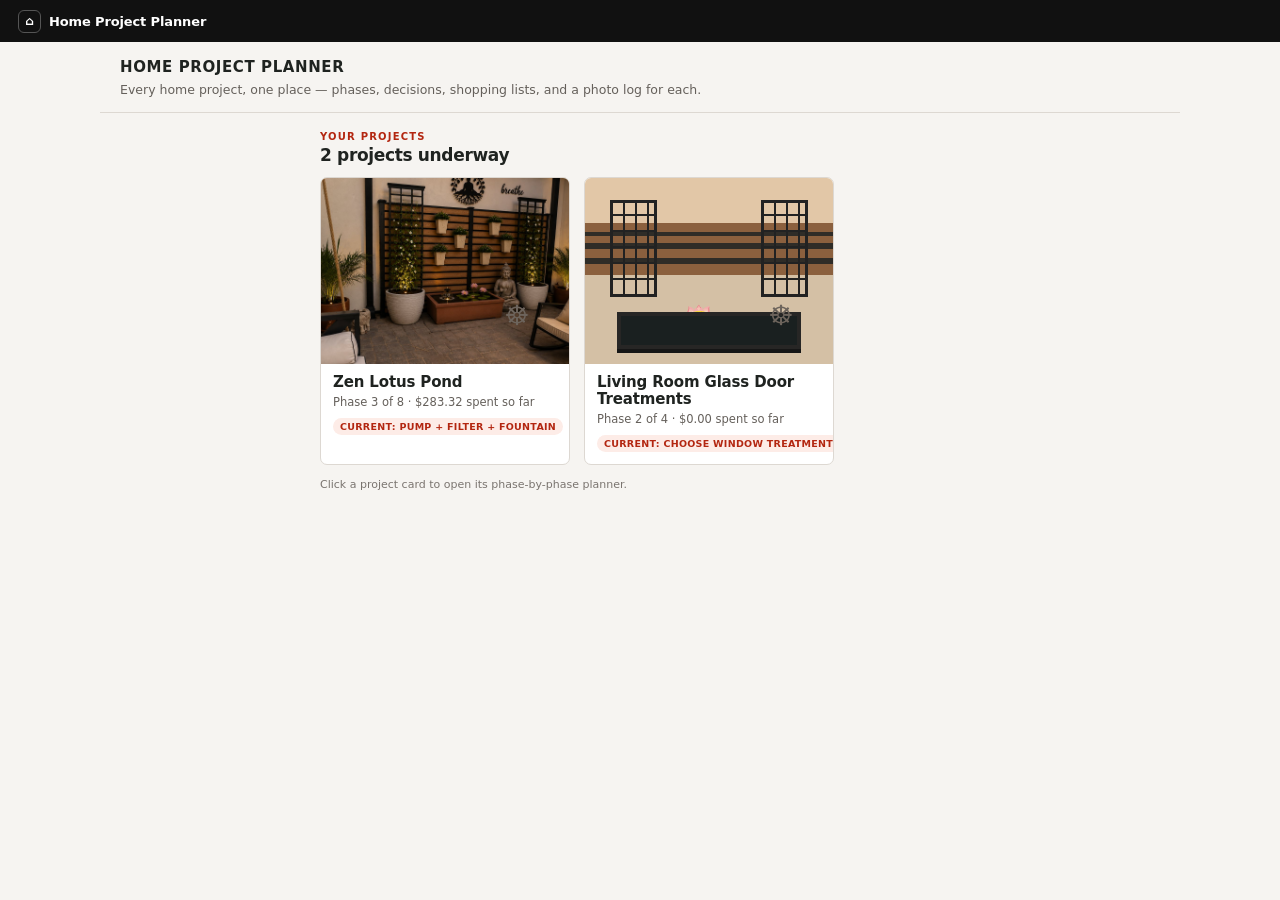
==== commit d42c5bab: "Refresh home project list script" ====
--- a/index.html
+++ b/index.html
@@ -1 +1 @@
-<!doctype html><html lang="en"><head><meta charset="utf-8"><meta name="viewport" content="width=device-width,initial-scale=1"><title>Home Project Planner</title><link rel="stylesheet" href="assets/css/planner.css"><link rel="stylesheet" href="assets/css/home.css"></head><body><header class="topbar"><div class="logo">⌂</div><span>Home Project Planner</span></header><main><section class="intro"><h1>HOME PROJECT PLANNER</h1><p>Every home project, one place — phases, decisions, shopping lists, and a photo log for each.</p></section><section class="projects"><div class="eyebrow">YOUR PROJECTS</div><h2 data-projects-heading>Loading projects…</h2><div class="project-list" data-projects></div><div class="add-note">Click a project card to open its phase-by-phase planner.</div></section></main><script src="assets/js/render-home.js"></script></body></html>
+<!doctype html><html lang="en"><head><meta charset="utf-8"><meta name="viewport" content="width=device-width,initial-scale=1"><title>Home Project Planner</title><link rel="stylesheet" href="assets/css/planner.css"><link rel="stylesheet" href="assets/css/home.css"></head><body><header class="topbar"><div class="logo">⌂</div><span>Home Project Planner</span></header><main><section class="intro"><h1>HOME PROJECT PLANNER</h1><p>Every home project, one place — phases, decisions, shopping lists, and a photo log for each.</p></section><section class="projects"><div class="eyebrow">YOUR PROJECTS</div><h2 data-projects-heading>Loading projects…</h2><div class="project-list" data-projects></div><div class="add-note">Click a project card to open its phase-by-phase planner.</div></section></main><script src="assets/js/render-home.js?v=20260821-2"></script></body></html>
--- a/assets/css/planner.css
+++ b/assets/css/planner.css
@@ -1,6 +1,6 @@
 /* Shared design system: tokens, reset, topbar, and components common to
    every page (badges, tables, buttons, stat chips, accordions). Page-specific
-   layout (home list vs. project workspace) lives in home.css / zen-lotus-pond.css. */
+   layout (home list vs. project workspace) lives in home.css / project.css. */
 
 :root{
   --ink:#1f2320;
